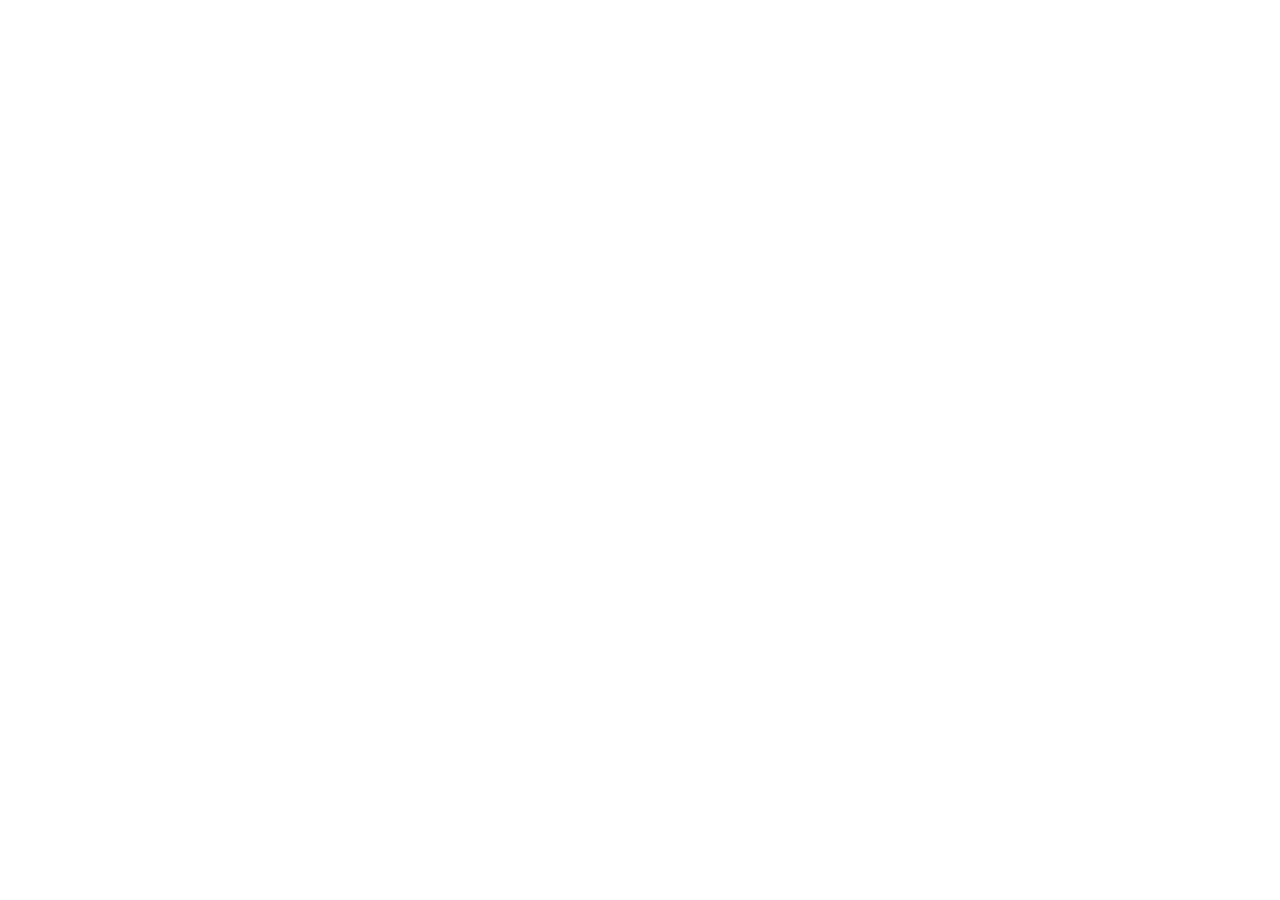
==== website/pages/accountInfo.html @ fbb46a8e "finishing login, signup , adding contact us, addint hello user with disappearing login and signup bu" ====
<!DOCTYPE html>
<html>

<head>
    <title>feedPage</title>
    <link rel="stylesheet" href="feed.css">
    <link rel="stylesheet" href="../styles/general.css">
</head>

<body>
    <!-- <script type="module" src="index.js"></script> -->
</body>

</html>
---- website/styles/general.css ----
.popupBackgroundDiv {
    background: rgba(0, 0, 0, 0.4);
    width: 100vw;
    height: 100vh;

    position: fixed;

    display: flex;
    align-items: center;
    justify-content: center;
}

.popupBodyDiv {
    background: white;
    width: 500px;
    /* height: 800px; */
    min-height: 400px;
    padding-top: 50px;
    padding-bottom: 50px;;
    border-radius: 15px;
    box-shadow: 0px 0px 25px -2px rgba(0,0,0,0.3);
}

.invisible {
    visibility: hidden;
}
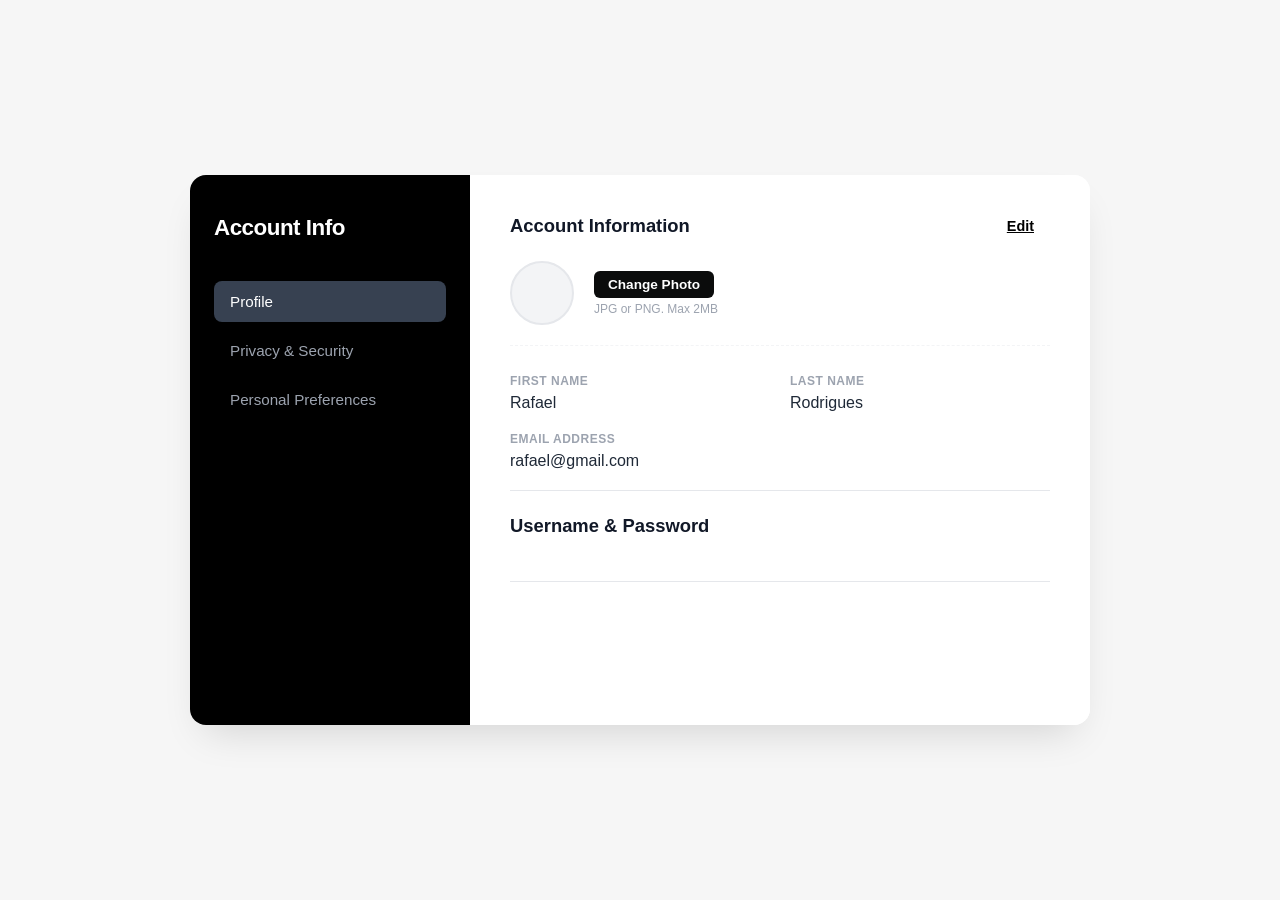
==== commit 1274a332: "First page almost done, need to finish logout confirmation and account info which is really hard but" ====
--- a/website/pages/accountInfo.html
+++ b/website/pages/accountInfo.html
@@ -2,13 +2,92 @@
 <html>
 
 <head>
-    <title>feedPage</title>
-    <link rel="stylesheet" href="feed.css">
+    <title>Accout Info Page</title>
+    <link rel="stylesheet" href="accountInfo.css">
     <link rel="stylesheet" href="../styles/general.css">
 </head>
 
 <body>
-    <!-- <script type="module" src="index.js"></script> -->
+
+    <div class="account-card">
+        <!-- Sidebar Navigation -->
+        <div class="sidebar">
+            <div class="title">Account Info</div>
+            <div class="nav-menu">
+                <button class="nav-btn active">Profile</button>
+                <button class="nav-btn">Privacy & Security</button>
+                <button class="nav-btn">Personal Preferences</button>
+            </div>
+        </div>
+
+        <!-- Main Content Feed Area -->
+        <div class="content-feed">
+            
+            <!-- SECTION 1: Account Information -->
+            <div class="feed-section open">
+                <div class="section-header">
+                    <h2>Account Information</h2>
+                    <div class="header-actions">
+                        <button class="edit-btn">Edit</button>
+                        <i class="fa-solid fa-chevron-up toggle-icon"></i>
+                    </div>
+                </div>
+                
+                <div class="section-content">
+                    <!-- Profile Picture Upload Row -->
+                    <div class="profile-pic-container">
+                        <div class="avatar-placeholder">
+                            <i class="fa-solid fa-user"></i>
+                        </div>
+                        <div class="upload-controls">
+                            <label href="#" class="upload-btn">
+                                <input type="file" accept="image/*" hidden>
+                                Change Photo
+                            </label>
+                            <p class="upload-hint">JPG or PNG. Max 2MB</p>
+                        </div>
+                    </div>
+
+                    <!-- Info Grid -->
+                    <div class="info-grid">
+                        <div class="info-group">
+                            <label>First Name</label>
+                            <div class="value">Rafael</div>
+                        </div>
+                        <div class="info-group">
+                            <label>Last Name</label>
+                            <div class="value">Rodrigues</div>
+                        </div>
+                        <div class="info-group full-width">
+                            <label>Email Address</label>
+                            <div class="value">rafael@gmail.com</div>
+                        </div>
+                    </div>
+                </div>
+            </div>
+
+            <!-- SECTION 2: Username & Password -->
+            <div class="feed-section closed">
+                <div class="section-header">
+                    <h2>Username & Password</h2>
+                    <i class="fa-solid fa-chevron-down toggle-icon"></i>
+                </div>
+                <div class="section-content">
+                    <div class="info-grid">
+                        <div class="info-group">
+                            <label>Username</label>
+                            <div class="value">rafael_rodrigues</div>
+                        </div>
+                        <div class="info-group">
+                            <label>Password</label>
+                            <div class="value">••••••••••••</div>
+                        </div>
+                    </div>
+                </div>
+            </div>
+
+        </div>
+    </div>
+
 </body>
-
 </html>
--- a/website/pages/accountInfo.css
+++ b/website/pages/accountInfo.css
@@ -0,0 +1,207 @@
+* {
+    box-sizing: border-box;
+    margin: 0;
+    padding: 0;
+    font-family: -apple-system, BlinkMacSystemFont, "Segoe UI", Roboto, Helvetica, Arial, sans-serif;
+}
+
+body {
+    background-color: #f6f6f6;
+    min-height: 100vh;
+    display: flex;
+    justify-content: center;
+    align-items: center;
+    padding: 40px 20px;
+}
+
+/* Upgraded Main Container */
+.account-card {
+    display: flex;
+    width: 900px;
+    min-height: 550px;
+    background-color: #ffffff;
+    border-radius: 16px;
+    box-shadow: 0 20px 40px -15px rgba(0, 0, 0, 0.15);
+    overflow: hidden;
+}
+
+/* Sidebar Navigation */
+.sidebar {
+    width: 280px;
+    background-color: #000000; /* Cool Dark Matte Charcoal */
+    padding: 40px 24px;
+    display: flex;
+    flex-direction: column;
+    gap: 40px;
+}
+
+.sidebar .title {
+    color: #ffffff;
+    font-size: 1.4rem;
+    font-weight: 700;
+    letter-spacing: -0.5px;
+}
+
+.nav-menu {
+    display: flex;
+    flex-direction: column;
+    gap: 8px;
+}
+
+.nav-btn {
+    background: transparent;
+    border: none;
+    color: #9ca3af;
+    text-align: left;
+    padding: 12px 16px;
+    font-size: 0.95rem;
+    font-weight: 500;
+    border-radius: 8px;
+    cursor: pointer;
+    transition: all 0.2s ease;
+}
+
+.nav-btn:hover {
+    color: #ffffff;
+    background-color: #1f2937;
+}
+
+.nav-btn.active {
+    color: #ffffff;
+    background-color: #374151; /* Dark active accent */
+}
+
+/* Main Content Feed Area */
+.content-feed {
+    flex: 1;
+    padding: 40px;
+    display: flex;
+    flex-direction: column;
+    gap: 24px;
+    background-color: #ffffff;
+}
+
+/* Accordion Section Structures */
+.feed-section {
+    border-bottom: 1px solid #e5e7eb;
+    padding-bottom: 20px;
+}
+
+.feed-section.closed .section-content {
+    display: none;
+}
+
+.section-header {
+    display: flex;
+    justify-content: space-between;
+    align-items: center;
+    margin-bottom: 24px;
+    cursor: pointer;
+}
+
+.section-header h2 {
+    font-size: 1.15rem;
+    color: #111827;
+    font-weight: 600;
+}
+
+.header-actions {
+    display: flex;
+    align-items: center;
+    gap: 16px;
+}
+
+.edit-btn {
+    background: transparent;
+    border: none;
+    color: #000000;
+    font-weight: 600;
+    font-size: 0.9rem;
+    cursor: pointer;
+    text-decoration: underline;
+}
+
+.toggle-icon {
+    color: #6b7280;
+    font-size: 0.9rem;
+}
+
+/* Profile Picture Layout */
+.profile-pic-container {
+    display: flex;
+    align-items: center;
+    gap: 20px;
+    margin-bottom: 28px;
+    padding-bottom: 20px;
+    border-bottom: 1px dashed #f3f4f6;
+}
+
+.avatar-placeholder {
+    width: 64px;
+    height: 64px;
+    border-radius: 50%;
+    background-color: #f3f4f6;
+    display: flex;
+    justify-content: center;
+    align-items: center;
+    border: 2px solid #e5e7eb;
+}
+
+.avatar-placeholder i {
+    font-size: 1.7rem;
+    color: #9ca3af;
+}
+
+.upload-controls {
+    display: flex;
+    flex-direction: column;
+    gap: 4px;
+}
+
+.upload-btn {
+    font-size: 0.85rem;
+    font-weight: 600;
+    color: #ffffff;
+    background-color: #0b0c0c; /* Solid black/dark button style */
+    padding: 6px 14px;
+    border-radius: 6px;
+    cursor: pointer;
+    transition: background 0.2s;
+    width: max-content;
+}
+
+.upload-btn:hover {
+    background-color: #374151;
+}
+
+.upload-hint {
+    font-size: 0.75rem;
+    color: #9ca3af;
+}
+
+/* Form Value Data Grid */
+.info-grid {
+    display: grid;
+    grid-template-columns: 1fr 1fr;
+    gap: 20px;
+}
+
+.info-group.full-width {
+    grid-column: span 2;
+}
+
+.info-group label {
+    display: block;
+    font-size: 0.75rem;
+    font-weight: 700;
+    text-transform: uppercase;
+    color: #9ca3af; /* Soft label text */
+    letter-spacing: 0.5px;
+    margin-bottom: 6px;
+}
+
+.info-group .value {
+    font-size: 1rem;
+    color: #1f2937;
+    font-weight: 500;
+}
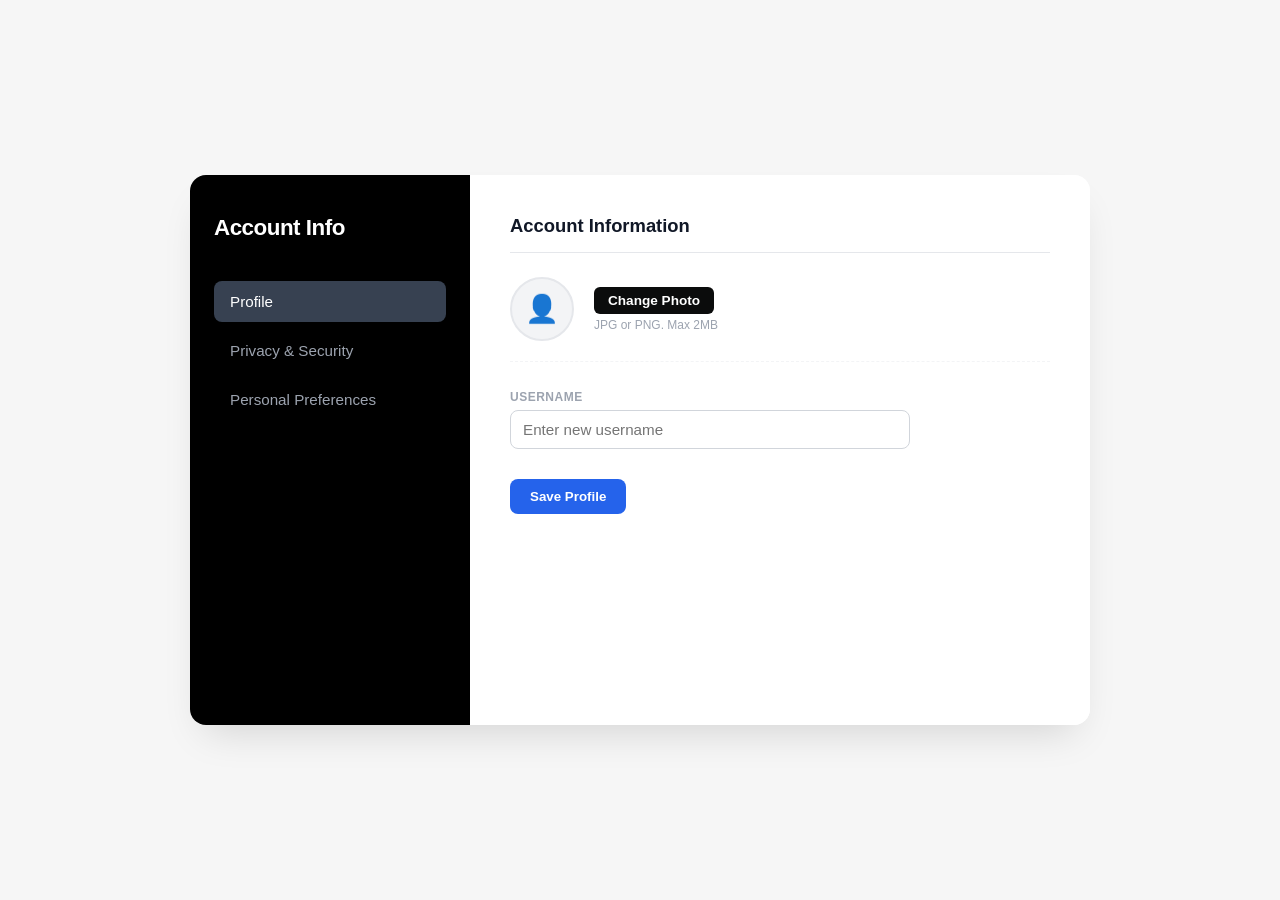
==== commit d501e369: "nigger" ====
--- a/website/pages/accountInfo.html
+++ b/website/pages/accountInfo.html
@@ -1,93 +1,106 @@
 <!DOCTYPE html>
 <html>
+  <head>
+    <title>Account Settings</title>
+    <link rel="stylesheet" href="accountInfo.css" />
+  </head>
 
-<head>
-    <title>Accout Info Page</title>
-    <link rel="stylesheet" href="accountInfo.css">
-    <link rel="stylesheet" href="../styles/general.css">
-</head>
+  <body>
+    <div class="account-card">
+      
+      <div class="sidebar">
+        <div class="title">Account Info</div>
+        <div class="nav-menu">
+          <button class="nav-btn active" id="tab-profile">Profile</button>
+          <button class="nav-btn" id="tab-privacy">Privacy & Security</button>
+          <button class="nav-btn" id="tab-prefs">Personal Preferences</button>
+        </div>
+      </div>
 
-<body>
+      <div class="content-feed">
+        
+        <div class="feed-section active" id="sec-profile">
+          <div class="section-header">
+            <h2>Account Information</h2>
+          </div>
+          
+          <div class="profile-pic-container">
+            <div class="avatar-placeholder">
+              <img id="profilePreview" src="" alt="Avatar" style="display:none; width:100%; height:100%; border-radius:50%; object-fit:cover;" />
+              <i id="profileIcon">👤</i>
+            </div>
+            <div class="upload-controls">
+              <input type="file" id="photoInput" accept="image/png, image/jpeg" style="display: none;" />
+              <button class="upload-btn" id="uploadBtn">Change Photo</button>
+              <span class="upload-hint">JPG or PNG. Max 2MB</span>
+            </div>
+          </div>
 
-    <div class="account-card">
-        <!-- Sidebar Navigation -->
-        <div class="sidebar">
-            <div class="title">Account Info</div>
-            <div class="nav-menu">
-                <button class="nav-btn active">Profile</button>
-                <button class="nav-btn">Privacy & Security</button>
-                <button class="nav-btn">Personal Preferences</button>
+          <div class="info-grid">
+            <div class="info-group">
+              <label>Username</label>
+              <input type="text" id="usernameInput" class="input-field" placeholder="Enter new username" />
             </div>
+          </div>
+          <button class="save-btn" id="saveProfileBtn">Save Profile</button>
         </div>
 
-        <!-- Main Content Feed Area -->
-        <div class="content-feed">
-            
-            <!-- SECTION 1: Account Information -->
-            <div class="feed-section open">
-                <div class="section-header">
-                    <h2>Account Information</h2>
-                    <div class="header-actions">
-                        <button class="edit-btn">Edit</button>
-                        <i class="fa-solid fa-chevron-up toggle-icon"></i>
-                    </div>
-                </div>
-                
-                <div class="section-content">
-                    <!-- Profile Picture Upload Row -->
-                    <div class="profile-pic-container">
-                        <div class="avatar-placeholder">
-                            <i class="fa-solid fa-user"></i>
-                        </div>
-                        <div class="upload-controls">
-                            <label href="#" class="upload-btn">
-                                <input type="file" accept="image/*" hidden>
-                                Change Photo
-                            </label>
-                            <p class="upload-hint">JPG or PNG. Max 2MB</p>
-                        </div>
-                    </div>
+        <div class="feed-section" id="sec-privacy">
+          <div class="section-header">
+            <h2>Change Password</h2>
+          </div>
+          
+          <div class="info-group full-width">
+            <label>Old Password</label>
+            <div class="passwordInputWrapper">
+              <input type="password" id="oldPasswordInput" class="input-field" />
+              <button class="eyeButton" id="eyeOld"><img src="../images/view.png" id="iconOld" alt="view"/></button>
+            </div>
+          </div>
 
-                    <!-- Info Grid -->
-                    <div class="info-grid">
-                        <div class="info-group">
-                            <label>First Name</label>
-                            <div class="value">Rafael</div>
-                        </div>
-                        <div class="info-group">
-                            <label>Last Name</label>
-                            <div class="value">Rodrigues</div>
-                        </div>
-                        <div class="info-group full-width">
-                            <label>Email Address</label>
-                            <div class="value">rafael@gmail.com</div>
-                        </div>
-                    </div>
-                </div>
+          <div class="info-group full-width" style="margin-top: 15px;">
+            <label>New Password</label>
+            <div class="passwordInputWrapper">
+              <input type="password" id="newPasswordInput" class="input-field" />
+              <button class="eyeButton" id="eyeNew"><img src="../images/view.png" id="iconNew" alt="view"/></button>
             </div>
+          </div>
 
-            <!-- SECTION 2: Username & Password -->
-            <div class="feed-section closed">
-                <div class="section-header">
-                    <h2>Username & Password</h2>
-                    <i class="fa-solid fa-chevron-down toggle-icon"></i>
-                </div>
-                <div class="section-content">
-                    <div class="info-grid">
-                        <div class="info-group">
-                            <label>Username</label>
-                            <div class="value">rafael_rodrigues</div>
-                        </div>
-                        <div class="info-group">
-                            <label>Password</label>
-                            <div class="value">••••••••••••</div>
-                        </div>
-                    </div>
-                </div>
+          <div class="info-group full-width" style="margin-top: 15px;">
+            <label>Confirm New Password</label>
+            <div class="passwordInputWrapper">
+              <input type="password" id="confirmPasswordInput" class="input-field" />
+              <button class="eyeButton" id="eyeConfirm"><img src="../images/view.png" id="iconConfirm" alt="view"/></button>
             </div>
+          </div>
+          <button class="save-btn" id="savePasswordBtn">Update Password</button>
+        </div>
 
+        <div class="feed-section" id="sec-prefs">
+          <div class="section-header">
+            <h2>Notifications & Display</h2>
+          </div>
+          
+          <div class="info-group full-width">
+            <label>Email Notifications</label>
+            <div style="margin-top: 5px; display: flex; align-items: center; gap: 10px;">
+              <input type="checkbox" id="emailNotif" checked />
+              <span style="font-size: 0.95rem; color: #1f2937;">Receive emails when someone interacts with your articles</span>
+            </div>
+          </div>
+
+          <div class="info-group full-width" style="margin-top: 20px;">
+            <label>Theme Preference</label>
+            <select class="input-field" style="width: 200px;">
+              <option>Light Mode</option>
+              <option>Dark Mode</option>
+            </select>
+          </div>
+          <button class="save-btn" id="savePrefsBtn">Save Preferences</button>
         </div>
+
+      </div>
     </div>
-
-</body>
+    <script src="account.js"></script>
+  </body>
 </html>
--- a/website/pages/accountInfo.css
+++ b/website/pages/accountInfo.css
@@ -28,7 +28,7 @@
 /* Sidebar Navigation */
 .sidebar {
     width: 280px;
-    background-color: #000000; /* Cool Dark Matte Charcoal */
+    background-color: #000000;
     padding: 40px 24px;
     display: flex;
     flex-direction: column;
@@ -68,7 +68,7 @@
 
 .nav-btn.active {
     color: #ffffff;
-    background-color: #374151; /* Dark active accent */
+    background-color: #374151;
 }
 
 /* Main Content Feed Area */
@@ -77,53 +77,33 @@
     padding: 40px;
     display: flex;
     flex-direction: column;
-    gap: 24px;
     background-color: #ffffff;
 }
 
-/* Accordion Section Structures */
+/* Tab Switching Logic: Hide sections unless they have the 'active' class */
 .feed-section {
+    display: none;
+}
+.feed-section.active {
+    display: block;
+    animation: fadeIn 0.3s ease;
+}
+
+@keyframes fadeIn {
+    from { opacity: 0; transform: translateY(5px); }
+    to { opacity: 1; transform: translateY(0); }
+}
+
+.section-header {
+    margin-bottom: 24px;
+    padding-bottom: 15px;
     border-bottom: 1px solid #e5e7eb;
-    padding-bottom: 20px;
-}
-
-.feed-section.closed .section-content {
-    display: none;
-}
-
-.section-header {
-    display: flex;
-    justify-content: space-between;
-    align-items: center;
-    margin-bottom: 24px;
-    cursor: pointer;
 }
 
 .section-header h2 {
     font-size: 1.15rem;
     color: #111827;
     font-weight: 600;
-}
-
-.header-actions {
-    display: flex;
-    align-items: center;
-    gap: 16px;
-}
-
-.edit-btn {
-    background: transparent;
-    border: none;
-    color: #000000;
-    font-weight: 600;
-    font-size: 0.9rem;
-    cursor: pointer;
-    text-decoration: underline;
-}
-
-.toggle-icon {
-    color: #6b7280;
-    font-size: 0.9rem;
 }
 
 /* Profile Picture Layout */
@@ -145,11 +125,13 @@
     justify-content: center;
     align-items: center;
     border: 2px solid #e5e7eb;
+    overflow: hidden; /* Ensures photo stays inside circle */
 }
 
 .avatar-placeholder i {
     font-size: 1.7rem;
     color: #9ca3af;
+    font-style: normal;
 }
 
 .upload-controls {
@@ -162,12 +144,13 @@
     font-size: 0.85rem;
     font-weight: 600;
     color: #ffffff;
-    background-color: #0b0c0c; /* Solid black/dark button style */
+    background-color: #0b0c0c;
     padding: 6px 14px;
     border-radius: 6px;
     cursor: pointer;
     transition: background 0.2s;
     width: max-content;
+    border: none;
 }
 
 .upload-btn:hover {
@@ -179,15 +162,12 @@
     color: #9ca3af;
 }
 
-/* Form Value Data Grid */
+/* Forms & Inputs */
 .info-grid {
     display: grid;
-    grid-template-columns: 1fr 1fr;
+    grid-template-columns: 1fr;
     gap: 20px;
-}
-
-.info-group.full-width {
-    grid-column: span 2;
+    max-width: 400px;
 }
 
 .info-group label {
@@ -195,13 +175,71 @@
     font-size: 0.75rem;
     font-weight: 700;
     text-transform: uppercase;
-    color: #9ca3af; /* Soft label text */
+    color: #9ca3af;
     letter-spacing: 0.5px;
     margin-bottom: 6px;
 }
 
-.info-group .value {
-    font-size: 1rem;
-    color: #1f2937;
-    font-weight: 500;
+.input-field {
+    width: 100%;
+    padding: 10px 12px;
+    font-size: 0.95rem;
+    border: 1px solid #d1d5db;
+    border-radius: 8px;
+    outline: none;
+    transition: border 0.2s;
+}
+
+.input-field:focus {
+    border-color: #000000;
+}
+
+/* Password Visibility Wrapper */
+.passwordInputWrapper {
+    position: relative;
+    display: flex;
+    align-items: center;
+    max-width: 400px;
+}
+
+.passwordInputWrapper input {
+    padding-right: 40px; /* Leave space for the eye icon */
+}
+
+.eyeButton {
+    position: absolute;
+    right: 10px;
+    background: transparent;
+    border: none;
+    cursor: pointer;
+    display: flex;
+    align-items: center;
+    justify-content: center;
+}
+
+.eyeButton img {
+    width: 20px;
+    height: 20px;
+    opacity: 0.6;
+}
+
+.eyeButton:hover img {
+    opacity: 1;
+}
+
+/* Save Buttons */
+.save-btn {
+    margin-top: 30px;
+    background-color: #2563eb; /* Nice professional blue */
+    color: white;
+    font-weight: 600;
+    padding: 10px 20px;
+    border: none;
+    border-radius: 8px;
+    cursor: pointer;
+    transition: background 0.2s;
+}
+
+.save-btn:hover {
+    background-color: #1d4ed8;
 }
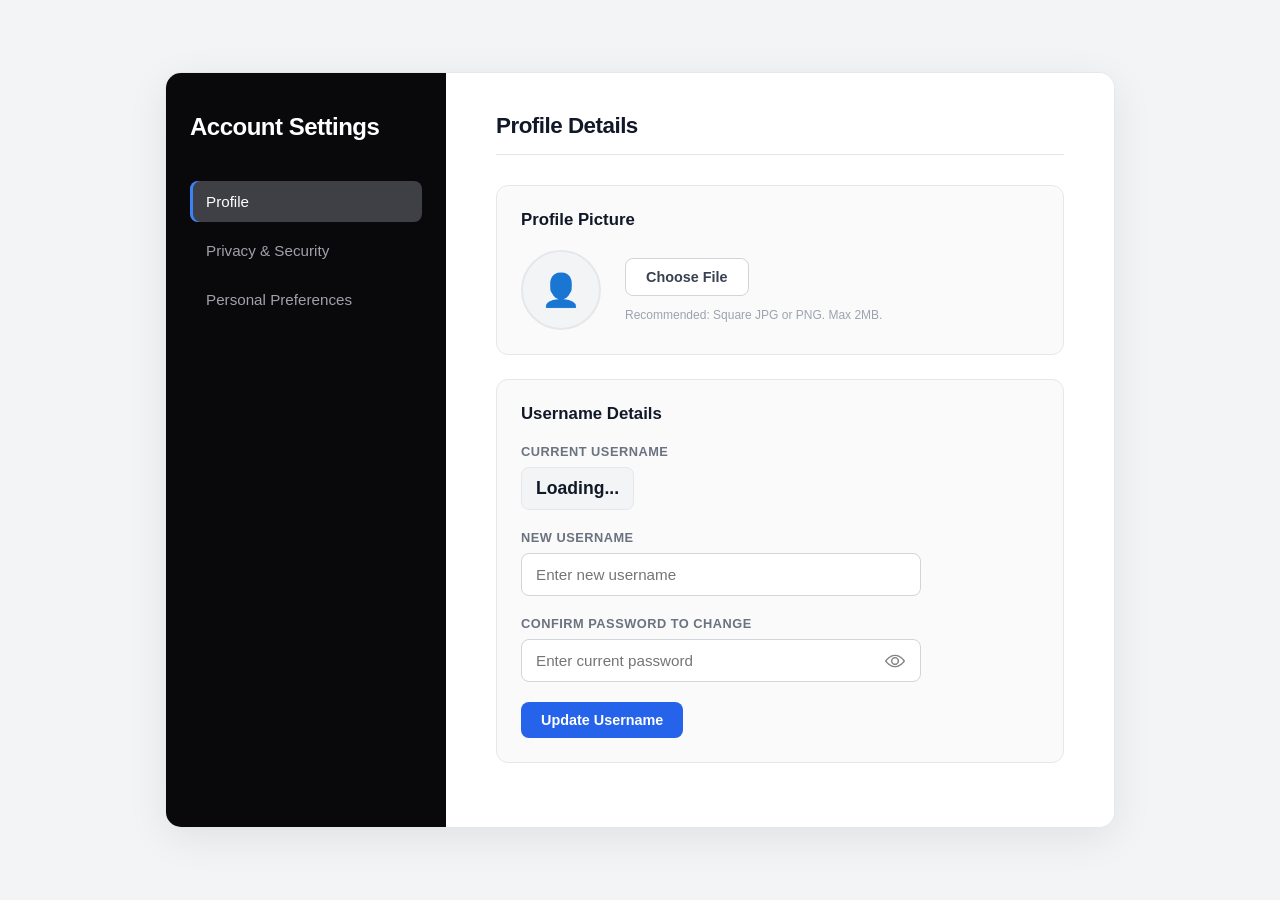
==== commit 3f2d4ff5: "676767676767" ====
--- a/website/pages/accountInfo.html
+++ b/website/pages/accountInfo.html
@@ -1,6 +1,7 @@
 <!DOCTYPE html>
-<html>
+<html lang="en">
   <head>
+    <meta charset="UTF-8">
     <title>Account Settings</title>
     <link rel="stylesheet" href="accountInfo.css" />
   </head>
@@ -9,7 +10,7 @@
     <div class="account-card">
       
       <div class="sidebar">
-        <div class="title">Account Info</div>
+        <div class="title">Account Settings</div>
         <div class="nav-menu">
           <button class="nav-btn active" id="tab-profile">Profile</button>
           <button class="nav-btn" id="tab-privacy">Privacy & Security</button>
@@ -21,86 +22,134 @@
         
         <div class="feed-section active" id="sec-profile">
           <div class="section-header">
-            <h2>Account Information</h2>
+            <h2>Profile Details</h2>
           </div>
           
-          <div class="profile-pic-container">
-            <div class="avatar-placeholder">
-              <img id="profilePreview" src="" alt="Avatar" style="display:none; width:100%; height:100%; border-radius:50%; object-fit:cover;" />
-              <i id="profileIcon">👤</i>
-            </div>
-            <div class="upload-controls">
-              <input type="file" id="photoInput" accept="image/png, image/jpeg" style="display: none;" />
-              <button class="upload-btn" id="uploadBtn">Change Photo</button>
-              <span class="upload-hint">JPG or PNG. Max 2MB</span>
+          <div class="settings-card">
+            <div class="settings-card-title">Profile Picture</div>
+            <div class="profile-pic-container">
+              <div class="avatar-placeholder">
+                <img id="profilePreview" src="" alt="Avatar" style="display:none; width:100%; height:100%; border-radius:50%; object-fit:cover;" />
+                <i id="profileIcon">👤</i>
+              </div>
+              <div class="upload-controls">
+                <input type="file" id="photoInput" accept="image/png, image/jpeg" style="display: none;" />
+                <div class="upload-btn-group">
+                  <button class="btn btn-secondary" id="selectPhotoBtn">Choose File</button>
+                  <button class="btn btn-primary" id="savePhotoBtn" style="display: none;">Save Photo</button>
+                </div>
+                <span style="font-size: 0.75rem; color: #9ca3af; margin-top: 4px;">Recommended: Square JPG or PNG. Max 2MB.</span>
+              </div>
             </div>
           </div>
 
-          <div class="info-grid">
+          <div class="settings-card">
+            <div class="settings-card-title">Username Details</div>
+            
             <div class="info-group">
-              <label>Username</label>
-              <input type="text" id="usernameInput" class="input-field" placeholder="Enter new username" />
+              <label>Current Username</label>
+              <div class="current-username-display" id="currentUsernameDisplay">Loading...</div>
             </div>
+
+            <div class="info-group">
+              <label>New Username</label>
+              <input type="text" id="newUsernameInput" class="input-field" placeholder="Enter new username" />
+            </div>
+
+            <div class="info-group">
+              <label>Confirm Password to Change</label>
+              <div class="passwordInputWrapper">
+                <input type="password" id="usernamePasswordConfirm" class="input-field" placeholder="Enter current password" />
+                <button class="eyeButton" id="eyeUsernameConf"><img src="../images/view.png" id="iconUsernameConf" alt="view"/></button>
+              </div>
+            </div>
+
+            <button class="btn btn-primary" id="saveUsernameBtn">Update Username</button>
           </div>
-          <button class="save-btn" id="saveProfileBtn">Save Profile</button>
         </div>
 
         <div class="feed-section" id="sec-privacy">
           <div class="section-header">
-            <h2>Change Password</h2>
+            <h2>Privacy & Security</h2>
           </div>
           
-          <div class="info-group full-width">
-            <label>Old Password</label>
-            <div class="passwordInputWrapper">
-              <input type="password" id="oldPasswordInput" class="input-field" />
-              <button class="eyeButton" id="eyeOld"><img src="../images/view.png" id="iconOld" alt="view"/></button>
+          <div class="settings-card">
+            <div class="settings-card-title">Change Password</div>
+            
+            <div class="info-group">
+              <label>Current Password</label>
+              <div class="passwordInputWrapper">
+                <input type="password" id="oldPasswordInput" class="input-field" placeholder="Enter current password" />
+                <button class="eyeButton" id="eyeOld"><img src="../images/view.png" id="iconOld" alt="view"/></button>
+              </div>
             </div>
+
+            <div class="info-group">
+              <label>New Password</label>
+              <div class="passwordInputWrapper">
+                <input type="password" id="newPasswordInput" class="input-field" placeholder="Enter new password" />
+                <button class="eyeButton" id="eyeNew"><img src="../images/view.png" id="iconNew" alt="view"/></button>
+              </div>
+            </div>
+
+            <div class="info-group">
+              <label>Confirm New Password</label>
+              <div class="passwordInputWrapper">
+                <input type="password" id="confirmPasswordInput" class="input-field" placeholder="Repeat new password" />
+                <button class="eyeButton" id="eyeConfirm"><img src="../images/view.png" id="iconConfirm" alt="view"/></button>
+              </div>
+            </div>
+            
+            <button class="btn btn-primary" id="savePasswordBtn">Update Password</button>
           </div>
-
-          <div class="info-group full-width" style="margin-top: 15px;">
-            <label>New Password</label>
-            <div class="passwordInputWrapper">
-              <input type="password" id="newPasswordInput" class="input-field" />
-              <button class="eyeButton" id="eyeNew"><img src="../images/view.png" id="iconNew" alt="view"/></button>
-            </div>
-          </div>
-
-          <div class="info-group full-width" style="margin-top: 15px;">
-            <label>Confirm New Password</label>
-            <div class="passwordInputWrapper">
-              <input type="password" id="confirmPasswordInput" class="input-field" />
-              <button class="eyeButton" id="eyeConfirm"><img src="../images/view.png" id="iconConfirm" alt="view"/></button>
-            </div>
-          </div>
-          <button class="save-btn" id="savePasswordBtn">Update Password</button>
         </div>
 
         <div class="feed-section" id="sec-prefs">
           <div class="section-header">
-            <h2>Notifications & Display</h2>
+            <h2>Personal Preferences</h2>
           </div>
           
-          <div class="info-group full-width">
-            <label>Email Notifications</label>
-            <div style="margin-top: 5px; display: flex; align-items: center; gap: 10px;">
-              <input type="checkbox" id="emailNotif" checked />
-              <span style="font-size: 0.95rem; color: #1f2937;">Receive emails when someone interacts with your articles</span>
+          <div class="settings-card">
+            
+            <div class="toggle-wrapper">
+              <div class="toggle-text">
+                <span class="toggle-title">Profile Visibility</span>
+                <span class="toggle-desc">Allow other users to see your profile and published articles.</span>
+              </div>
+              <label class="switch">
+                <input type="checkbox" id="pref-visibility" checked>
+                <span class="slider"></span>
+              </label>
             </div>
+
+            <div class="toggle-wrapper">
+              <div class="toggle-text">
+                <span class="toggle-title">Email Notifications</span>
+                <span class="toggle-desc">Receive emails when users interact with your content.</span>
+              </div>
+              <label class="switch">
+                <input type="checkbox" id="pref-email" checked>
+                <span class="slider"></span>
+              </label>
+            </div>
+
+            <div class="toggle-wrapper">
+              <div class="toggle-text">
+                <span class="toggle-title">Dark Mode</span>
+                <span class="toggle-desc">Switch the interface to a darker theme for night viewing.</span>
+              </div>
+              <label class="switch">
+                <input type="checkbox" id="pref-theme">
+                <span class="slider"></span>
+              </label>
+            </div>
+
           </div>
-
-          <div class="info-group full-width" style="margin-top: 20px;">
-            <label>Theme Preference</label>
-            <select class="input-field" style="width: 200px;">
-              <option>Light Mode</option>
-              <option>Dark Mode</option>
-            </select>
-          </div>
-          <button class="save-btn" id="savePrefsBtn">Save Preferences</button>
+          <button class="btn btn-primary" id="savePrefsBtn">Save Preferences</button>
         </div>
 
       </div>
     </div>
-    <script src="account.js"></script>
+    <script src="accountInfo.js"></script>
   </body>
 </html>
--- a/website/pages/accountInfo.css
+++ b/website/pages/accountInfo.css
@@ -6,7 +6,7 @@
 }
 
 body {
-    background-color: #f6f6f6;
+    background-color: #f3f4f6; /* Slightly darker gray for better card contrast */
     min-height: 100vh;
     display: flex;
     justify-content: center;
@@ -17,18 +17,19 @@
 /* Upgraded Main Container */
 .account-card {
     display: flex;
-    width: 900px;
-    min-height: 550px;
+    width: 950px;
+    min-height: 600px;
     background-color: #ffffff;
     border-radius: 16px;
-    box-shadow: 0 20px 40px -15px rgba(0, 0, 0, 0.15);
+    box-shadow: 0 10px 40px rgba(0, 0, 0, 0.08);
     overflow: hidden;
+    border: 1px solid #e5e7eb;
 }
 
 /* Sidebar Navigation */
 .sidebar {
     width: 280px;
-    background-color: #000000;
+    background-color: #09090b; /* Deep modern black */
     padding: 40px 24px;
     display: flex;
     flex-direction: column;
@@ -37,7 +38,7 @@
 
 .sidebar .title {
     color: #ffffff;
-    font-size: 1.4rem;
+    font-size: 1.5rem;
     font-weight: 700;
     letter-spacing: -0.5px;
 }
@@ -51,7 +52,7 @@
 .nav-btn {
     background: transparent;
     border: none;
-    color: #9ca3af;
+    color: #a1a1aa;
     text-align: left;
     padding: 12px 16px;
     font-size: 0.95rem;
@@ -63,73 +64,90 @@
 
 .nav-btn:hover {
     color: #ffffff;
-    background-color: #1f2937;
+    background-color: #27272a;
 }
 
 .nav-btn.active {
     color: #ffffff;
-    background-color: #374151;
+    background-color: #3f3f46;
+    box-shadow: inset 3px 0 0 #3b82f6; /* Blue accent on active tab */
 }
 
 /* Main Content Feed Area */
 .content-feed {
     flex: 1;
-    padding: 40px;
+    padding: 40px 50px;
     display: flex;
     flex-direction: column;
     background-color: #ffffff;
-}
-
-/* Tab Switching Logic: Hide sections unless they have the 'active' class */
+    overflow-y: auto;
+}
+
+/* Tab Switching Logic */
 .feed-section {
     display: none;
 }
 .feed-section.active {
     display: block;
-    animation: fadeIn 0.3s ease;
+    animation: fadeIn 0.4s ease;
 }
 
 @keyframes fadeIn {
-    from { opacity: 0; transform: translateY(5px); }
+    from { opacity: 0; transform: translateY(10px); }
     to { opacity: 1; transform: translateY(0); }
 }
 
 .section-header {
-    margin-bottom: 24px;
+    margin-bottom: 30px;
     padding-bottom: 15px;
     border-bottom: 1px solid #e5e7eb;
 }
 
 .section-header h2 {
-    font-size: 1.15rem;
+    font-size: 1.4rem;
     color: #111827;
-    font-weight: 600;
+    font-weight: 700;
+    letter-spacing: -0.5px;
+}
+
+/* Settings Sub-Cards */
+.settings-card {
+    background-color: #fafafa;
+    border: 1px solid #e5e7eb;
+    border-radius: 12px;
+    padding: 24px;
+    margin-bottom: 24px;
+}
+
+.settings-card-title {
+    font-size: 1.05rem;
+    font-weight: 600;
+    color: #111827;
+    margin-bottom: 20px;
 }
 
 /* Profile Picture Layout */
 .profile-pic-container {
     display: flex;
     align-items: center;
-    gap: 20px;
-    margin-bottom: 28px;
-    padding-bottom: 20px;
-    border-bottom: 1px dashed #f3f4f6;
+    gap: 24px;
 }
 
 .avatar-placeholder {
-    width: 64px;
-    height: 64px;
+    width: 80px;
+    height: 80px;
     border-radius: 50%;
     background-color: #f3f4f6;
     display: flex;
     justify-content: center;
     align-items: center;
     border: 2px solid #e5e7eb;
-    overflow: hidden; /* Ensures photo stays inside circle */
+    overflow: hidden;
+    position: relative;
 }
 
 .avatar-placeholder i {
-    font-size: 1.7rem;
+    font-size: 2rem;
     color: #9ca3af;
     font-style: normal;
 }
@@ -137,61 +155,55 @@
 .upload-controls {
     display: flex;
     flex-direction: column;
-    gap: 4px;
-}
-
-.upload-btn {
-    font-size: 0.85rem;
-    font-weight: 600;
-    color: #ffffff;
-    background-color: #0b0c0c;
-    padding: 6px 14px;
-    border-radius: 6px;
-    cursor: pointer;
-    transition: background 0.2s;
-    width: max-content;
-    border: none;
-}
-
-.upload-btn:hover {
-    background-color: #374151;
-}
-
-.upload-hint {
-    font-size: 0.75rem;
-    color: #9ca3af;
+    gap: 8px;
+}
+
+.upload-btn-group {
+    display: flex;
+    gap: 10px;
 }
 
 /* Forms & Inputs */
-.info-grid {
-    display: grid;
-    grid-template-columns: 1fr;
-    gap: 20px;
-    max-width: 400px;
+.info-group {
+    margin-bottom: 20px;
 }
 
 .info-group label {
     display: block;
-    font-size: 0.75rem;
-    font-weight: 700;
+    font-size: 0.8rem;
+    font-weight: 600;
     text-transform: uppercase;
-    color: #9ca3af;
+    color: #6b7280;
     letter-spacing: 0.5px;
-    margin-bottom: 6px;
+    margin-bottom: 8px;
+}
+
+.current-username-display {
+    font-size: 1.1rem;
+    font-weight: 600;
+    color: #111827;
+    padding: 10px 14px;
+    background-color: #f3f4f6;
+    border-radius: 8px;
+    display: inline-block;
+    border: 1px solid #e5e7eb;
 }
 
 .input-field {
     width: 100%;
-    padding: 10px 12px;
+    max-width: 400px;
+    padding: 12px 14px;
     font-size: 0.95rem;
     border: 1px solid #d1d5db;
     border-radius: 8px;
     outline: none;
-    transition: border 0.2s;
+    transition: all 0.2s;
+    background-color: #ffffff;
 }
 
 .input-field:focus {
-    border-color: #000000;
+    border-color: #3b82f6;
+    box-shadow: 0 0 0 3px rgba(59, 130, 246, 0.1);
 }
 
 /* Password Visibility Wrapper */
@@ -203,43 +215,139 @@
 }
 
 .passwordInputWrapper input {
-    padding-right: 40px; /* Leave space for the eye icon */
+    padding-right: 45px; 
 }
 
 .eyeButton {
     position: absolute;
-    right: 10px;
+    right: 12px;
     background: transparent;
     border: none;
     cursor: pointer;
     display: flex;
     align-items: center;
     justify-content: center;
+    padding: 4px;
+    border-radius: 4px;
+}
+
+.eyeButton:hover {
+    background-color: #f3f4f6;
 }
 
 .eyeButton img {
     width: 20px;
     height: 20px;
-    opacity: 0.6;
+    opacity: 0.5;
+    transition: opacity 0.2s;
 }
 
 .eyeButton:hover img {
-    opacity: 1;
-}
-
-/* Save Buttons */
-.save-btn {
-    margin-top: 30px;
-    background-color: #2563eb; /* Nice professional blue */
-    color: white;
+    opacity: 0.8;
+}
+
+/* Buttons */
+.btn {
+    font-size: 0.9rem;
     font-weight: 600;
     padding: 10px 20px;
-    border: none;
     border-radius: 8px;
     cursor: pointer;
-    transition: background 0.2s;
-}
-
-.save-btn:hover {
+    transition: all 0.2s;
+    border: none;
+    display: inline-flex;
+    align-items: center;
+    justify-content: center;
+}
+
+.btn-primary {
+    background-color: #2563eb;
+    color: #ffffff;
+}
+
+.btn-primary:hover {
     background-color: #1d4ed8;
+}
+
+.btn-secondary {
+    background-color: #ffffff;
+    color: #374151;
+    border: 1px solid #d1d5db;
+}
+
+.btn-secondary:hover {
+    background-color: #f9fafb;
+    border-color: #9ca3af;
+}
+
+/* Custom Toggle Switch */
+.toggle-wrapper {
+    display: flex;
+    align-items: center;
+    justify-content: space-between;
+    padding: 12px 0;
+    border-bottom: 1px solid #e5e7eb;
+}
+
+.toggle-wrapper:last-child {
+    border-bottom: none;
+}
+
+.toggle-text {
+    display: flex;
+    flex-direction: column;
+}
+
+.toggle-title {
+    font-size: 0.95rem;
+    font-weight: 600;
+    color: #111827;
+}
+
+.toggle-desc {
+    font-size: 0.8rem;
+    color: #6b7280;
+    margin-top: 2px;
+}
+
+.switch {
+    position: relative;
+    display: inline-block;
+    width: 44px;
+    height: 24px;
+}
+
+.switch input { 
+    opacity: 0;
+    width: 0;
+    height: 0;
+}
+
+.slider {
+    position: absolute;
+    cursor: pointer;
+    top: 0; left: 0; right: 0; bottom: 0;
+    background-color: #ccc;
+    transition: .3s;
+    border-radius: 24px;
+}
+
+.slider:before {
+    position: absolute;
+    content: "";
+    height: 18px;
+    width: 18px;
+    left: 3px;
+    bottom: 3px;
+    background-color: white;
+    transition: .3s;
+    border-radius: 50%;
+}
+
+input:checked + .slider {
+    background-color: #2563eb;
+}
+
+input:checked + .slider:before {
+    transform: translateX(20px);
 }
